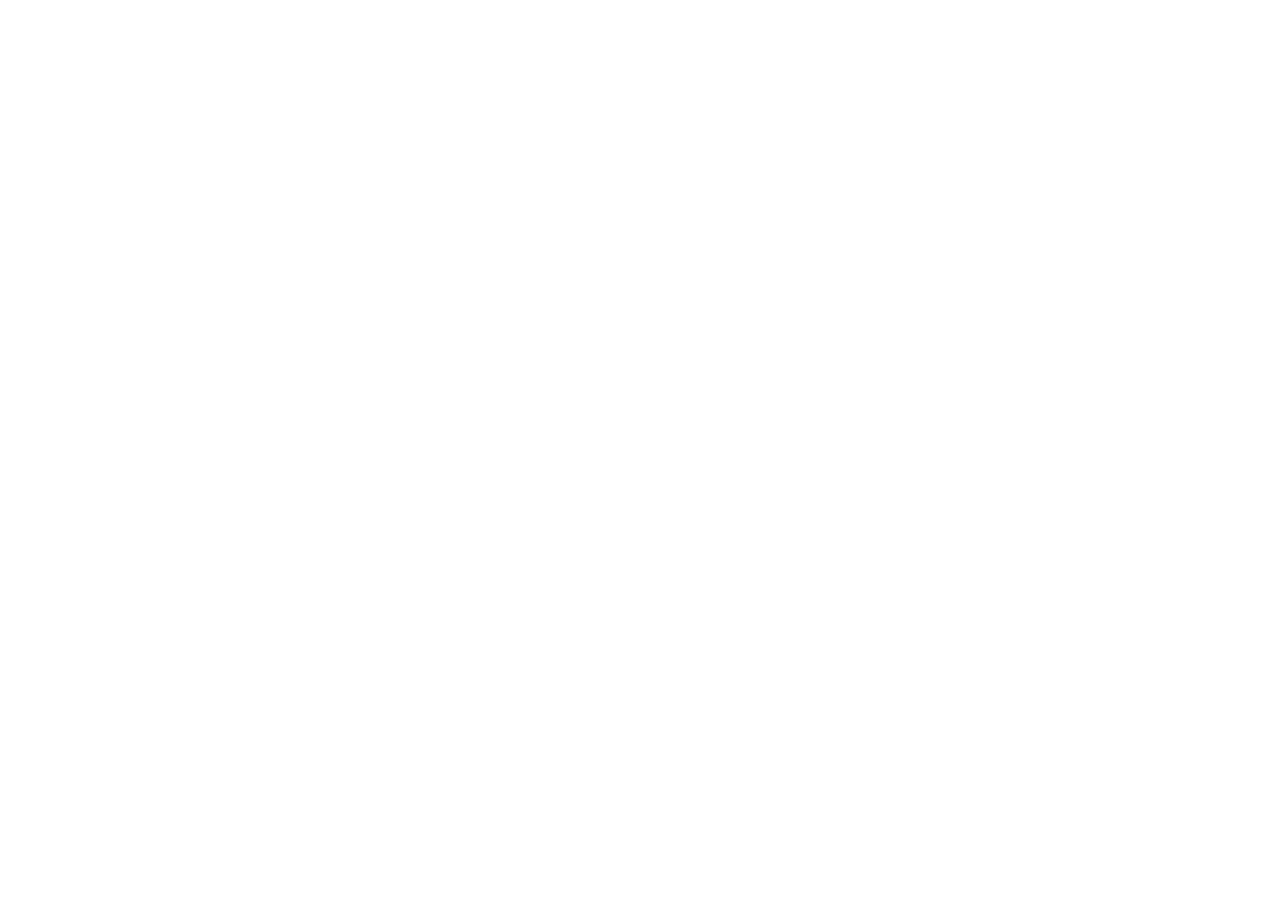
==== developerportfolio/index.html @ efa79f93 "initial commit" ====
<!DOCTYPE html>
<html lang="en">
<head>
    <meta charset="UTF-8">
    <meta http-equiv="X-UA-Compatible" content="IE=edge">
    <meta name="viewport" content="width=device-width, initial-scale=1.0">
    <title>Portfolio</title>
    <link rel="stylesheet" href="style.css">
</head>
<body>
    
</body>
</html>
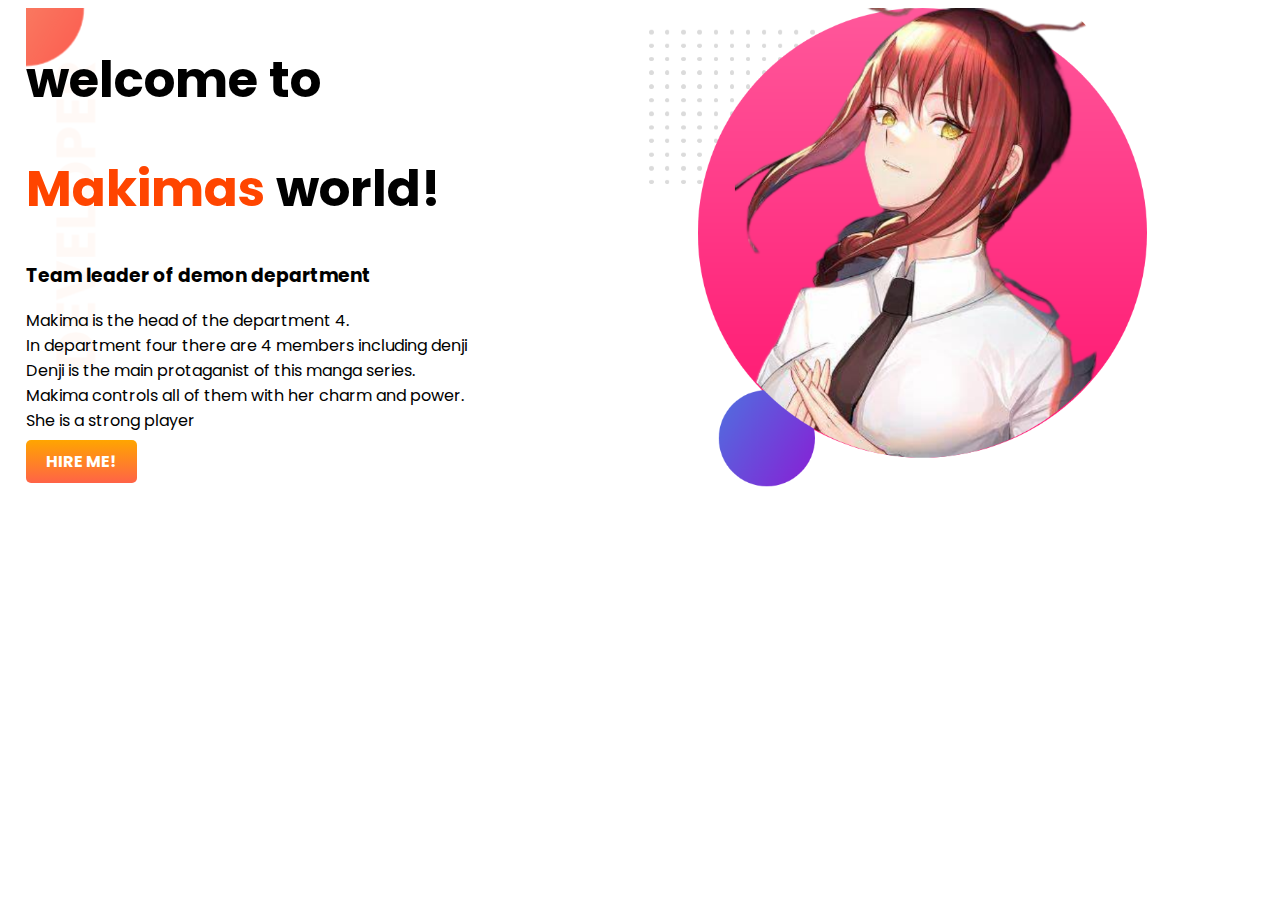
==== commit 53624ff8: "first part" ====
--- a/developerportfolio/index.html
+++ b/developerportfolio/index.html
@@ -1,13 +1,38 @@
 <!DOCTYPE html>
 <html lang="en">
+
 <head>
     <meta charset="UTF-8">
     <meta http-equiv="X-UA-Compatible" content="IE=edge">
     <meta name="viewport" content="width=device-width, initial-scale=1.0">
     <title>Portfolio</title>
+    <link rel="preconnect" href="https://fonts.googleapis.com">
+    <link rel="preconnect" href="https://fonts.gstatic.com" crossorigin>
+    <link href="https://fonts.googleapis.com/css2?family=Climate+Crisis&family=Poppins:wght@600&display=swap"
+        rel="stylesheet">
+
     <link rel="stylesheet" href="style.css">
 </head>
+
 <body>
-    
+    <section class="top-banner">
+        <div class="half-width">
+            <h1> welcome to</h1>
+            <h1> <span class="orange-color"> Makimas </span> world!</h1>
+            <h3> Team leader of demon department</h3>
+            <p>Makima is the head of the department 4. <br>
+                In department four there are 4 members including denji <br>
+                Denji is the main protaganist of this manga series. <br>
+                Makima controls all of them with her charm and power. <br>
+                She is a strong player
+            </p>
+            <a class="link-button" target="_blank" href="https://www.facebook.com/profile.php?id=100023043480719">HIRE
+                ME!</a>
+        </div>
+        <div class="half-width">
+            <img src="images/my-bg2.png" alt="">
+        </div>
+    </section>
 </body>
+
 </html>--- a/developerportfolio/style.css
+++ b/developerportfolio/style.css
@@ -0,0 +1,51 @@
+body {
+    font-family: 'Poppins', sans-serif;
+    margin-left: 2%;
+
+}
+
+h1 {
+    font-size: 50px;
+}
+
+.orange-color {
+    color: orangered;
+}
+
+button {
+    font-size: 30px;
+    background-color: orangered;
+
+}
+
+.red-color {
+    color: white;
+}
+
+section {
+    display: flex;
+}
+
+.half-width {
+    width: 50%;
+}
+
+.half-width img {
+    width: 80%;
+
+}
+
+.link-button {
+    text-decoration: none;
+    padding: 10px 20px;
+    color: white;
+    background-image: linear-gradient(orange, tomato);
+    border-radius: 5px;
+    font-weight: 700;
+
+}
+
+.top-banner {
+    background-image: url(images/top-banner.png);
+    background-repeat: no-repeat;
+}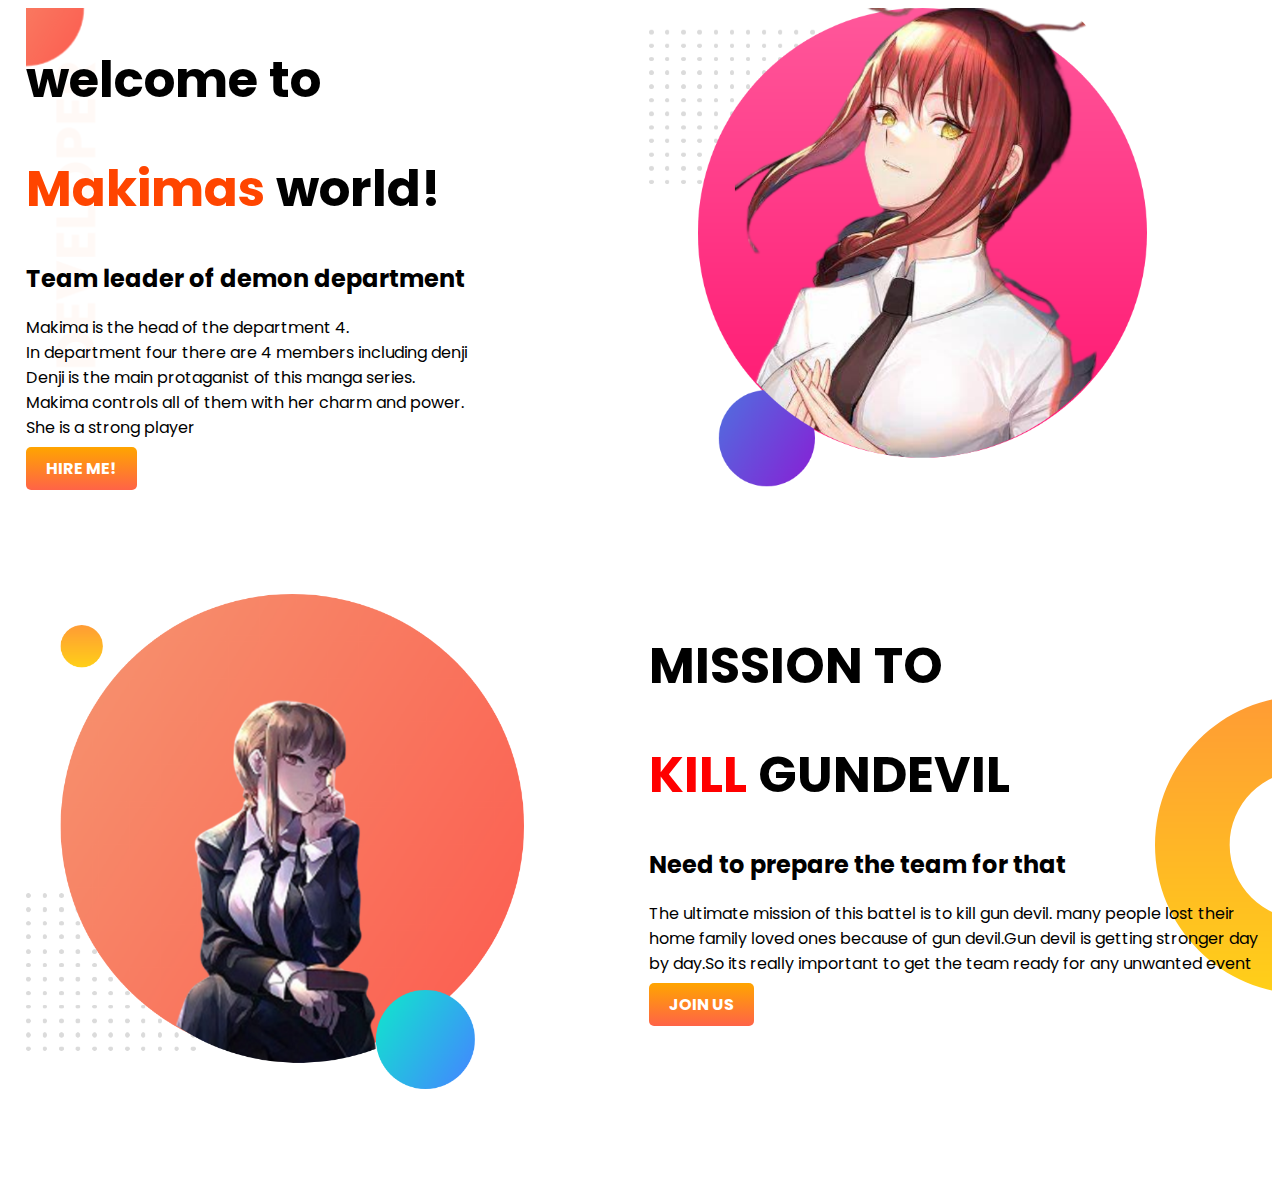
==== commit 48043018: "secon part" ====
--- a/developerportfolio/index.html
+++ b/developerportfolio/index.html
@@ -19,7 +19,7 @@
         <div class="half-width">
             <h1> welcome to</h1>
             <h1> <span class="orange-color"> Makimas </span> world!</h1>
-            <h3> Team leader of demon department</h3>
+            <h2> Team leader of demon department</h2>
             <p>Makima is the head of the department 4. <br>
                 In department four there are 4 members including denji <br>
                 Denji is the main protaganist of this manga series. <br>
@@ -29,8 +29,23 @@
             <a class="link-button" target="_blank" href="https://www.facebook.com/profile.php?id=100023043480719">HIRE
                 ME!</a>
         </div>
+        <div class="half-width img">
+            <img src="images/my-bg2.png" alt="">
+        </div>
+    </section>
+    <section class="MISSION-TO">
         <div class="half-width">
-            <img src="images/my-bg2.png" alt="">
+            <img src="images/my-bg.png" alt="">
+        </div>
+        <div class="half-width img">
+            <h1> MISSION TO</h1>
+            <h1> <span class="red-color"> KILL</span> GUNDEVIL</h1>
+            <h2>Need to prepare the team for that</h2>
+            <p>The ultimate mission of this battel is to kill gun devil. many people lost
+                their home family loved ones because of gun devil.Gun devil is getting stronger day by
+                day.So its really important to get the team ready for any unwanted event
+            </p>
+            <a class="link-button" target="_blank" href="">JOIN US</a>
         </div>
     </section>
 </body>
--- a/developerportfolio/style.css
+++ b/developerportfolio/style.css
@@ -24,6 +24,7 @@
 
 section {
     display: flex;
+    margin-bottom: 100px;
 }
 
 .half-width {
@@ -48,4 +49,15 @@
 .top-banner {
     background-image: url(images/top-banner.png);
     background-repeat: no-repeat;
+}
+
+.red-color {
+    color: red;
+}
+
+.MISSION-TO {
+    background-image: url(images/dream-bg.png);
+    background-repeat: no-repeat;
+    background-position: right;
+
 }